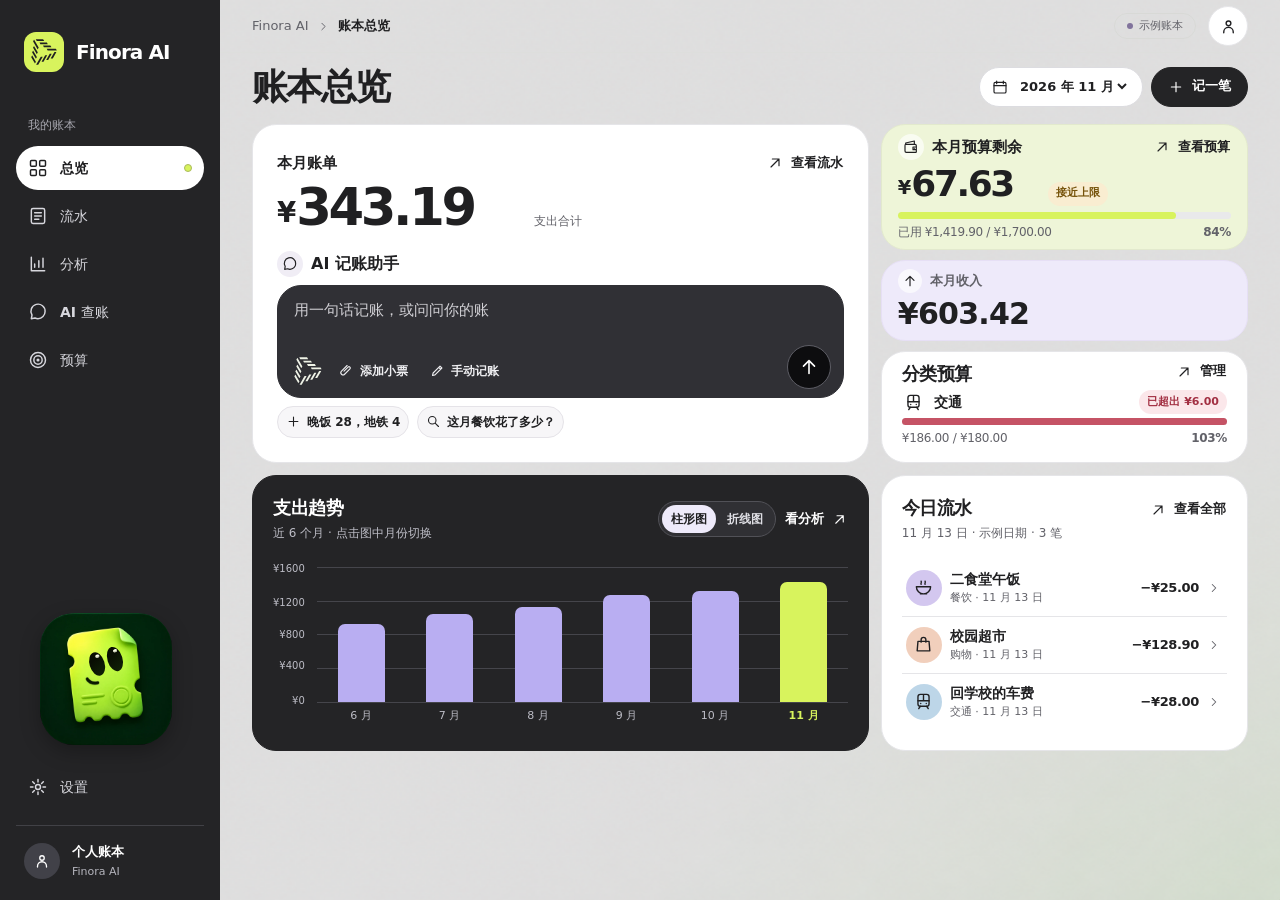
==== frontend/finora-ai/index.html @ 208980f6 "Add files via upload" ====
<!DOCTYPE html>
<html lang="zh-CN" data-page="home">
<head>
<meta charset="utf-8">
<meta http-equiv="Content-Security-Policy" content="default-src 'none'; script-src 'self'; style-src 'self'; style-src-attr 'unsafe-inline'; img-src 'self' blob:; connect-src 'none'; object-src 'none'; base-uri 'none'; form-action 'none'">
<meta name="referrer" content="no-referrer">
<meta name="viewport" content="width=device-width,initial-scale=1,viewport-fit=cover,interactive-widget=resizes-content">
<meta name="theme-color" content="#EDEDEB">
<meta name="description" content="Finora AI 个人记账与消费分析交互预览">
<title>Finora AI · 校园账本</title>

<link rel="stylesheet" href="./assets/css/app.css">
<script src="./assets/js/app.js" defer></script>
</head>
<body>
<div class="app">
  <aside class="sidebar" aria-label="桌面导航">
    <div class="brand" id="brand"></div>
    <p class="nav-caption">我的账本</p>
    <nav class="navlinks" id="desktop-nav" aria-label="账本页面"></nav>
    <div class="side-bottom">
      <div id="finora-mascot-eye-glint">
  <div class="finora-stage">
    <button type="button" class="finora-mascot" aria-label="小账单，点击眨眼并轻跳">
      <span class="finora-art" aria-hidden="true">
        <img src="./assets/images/finora-mascot.webp" width="740" height="740" alt="">
        <span class="finora-gaze">
          <span class="finora-eye finora-eye-left"><span class="finora-lid"><span class="finora-highlight"></span></span></span>
          <span class="finora-eye finora-eye-right"><span class="finora-lid"><span class="finora-highlight"></span></span></span>
        </span>
      </span>
    </button>
  </div>
</div>
      <button type="button" class="navbtn" data-action="settings" id="settings-link" aria-label="账本设置"></button>
      <div class="profile"><span class="account-mark" id="account-mark" aria-hidden="true"></span><div><strong>个人账本</strong><small>Finora AI</small></div></div>
    </div>
  </aside>
  <div class="workspace">
    <header class="topbar"><div class="top-inner"><div class="crumb" id="crumb"></div><div class="top-actions"><span class="demo">示例账本</span><button class="iconbtn" id="help" type="button" data-action="settings" aria-label="个人账本设置"></button></div></div></header>
    <main id="view" class="frame" tabindex="-1"></main>
  </div>
</div>
<nav class="bottom-nav" id="mobile-nav" aria-label="移动端导航"></nav>
<dialog id="dialog" aria-labelledby="dialog-title"></dialog>
<div class="toast" id="toast" role="status" aria-live="polite"></div>
<div class="finora-pointer" id="finora-pointer" aria-hidden="true"></div>

</body>
</html>
---- frontend/finora-ai/assets/css/app.css ----
:root {
  color-scheme: light;
  --paper: #ededeb;
  --sheet: #fff;
  --ink: #202022;
  --dark: #242426;
  --muted: #626269;
  --line: #e5e5e8;
  --lime: #d8f35d;
  --lavender: #b9aef2;
  --lavender-soft: #eeeafa;
  --lime-soft: #eef5d8;
  --positive: #3e622b;
  --warning: #76530b;
  --danger: #a22f42;
  --warning-bg: #f9edd1;
  --danger-bg: #fbe7ea;
  --s1: 4px;
  --s2: 8px;
  --s3: 12px;
  --s4: 16px;
  --s5: 20px;
  --s6: 24px;
  --s8: 32px;
  --radius: 24px;
  --control: 12px;
  --pill: 999px;
  --transition: 170ms ease;
  font: 14px/1.5 Inter, "PingFang SC", "Microsoft YaHei", "Noto Sans CJK SC", system-ui, sans-serif;
  color: var(--ink);
  background: var(--paper);
  -webkit-font-smoothing: antialiased;
}
*,*::before,*::after { box-sizing: border-box; }
body,h1,h2,h3,p { margin: 0; }
button,input,select,textarea { font: inherit; color: inherit; }
button { cursor: pointer; touch-action: manipulation; }
button:disabled { cursor: wait; opacity: .65; }
button { transition: background-color var(--transition), color var(--transition), border-color var(--transition), box-shadow var(--transition); }
:focus-visible { outline: 2px solid #6953ba; outline-offset: 3px; }
svg { vertical-align: middle; flex: none; }
.app { display: grid; grid-template-columns: 220px minmax(0,1fr); min-height: 100dvh; }
.sidebar {
  position: sticky; top: 0; height: 100dvh; min-width: 0; overflow: auto;
  display: flex; flex-direction: column; padding: var(--s8) var(--s4) var(--s5);
  background: var(--dark); color: white;
}
.sidebar :focus-visible,.trend-card :focus-visible,.bottom-nav :focus-visible { outline-color: var(--lime); }
.brand { display: flex; align-items: center; gap: var(--s3); padding-inline: var(--s2); margin-bottom: 44px; }
.brandmark,.smallmark { display: inline-grid; flex: none; place-items: center; }
.brandmark {
  width: 40px; height: 40px; border-radius: var(--control); background: var(--lime);
  --thinking-idle: var(--ink); --thinking-accent: var(--ink);
}
.brandmark canvas { display: block; width: 30px; height: 30px; }
.brand strong { display: block; font-size: 20px; line-height: 1.1; letter-spacing: -.045em; font-weight: 730; white-space: nowrap; }
.nav-caption { padding-inline: var(--s3); margin-bottom: var(--s3); font-size: 12px; font-weight: 520; color: #a7a7af; }
.navlinks { display: grid; gap: var(--s1); }
.navbtn {
  width: 100%; display: flex; align-items: center; gap: var(--s3); padding: var(--s2) var(--s3);
  min-height: 44px; border: 0; border-radius: var(--pill); background: transparent;
  color: #d7d7dd; font-weight: 570; white-space: nowrap; text-align: left;
}
.navbtn:hover { background: #3a3a40; color: white; }
.navbtn.active { background: white; color: var(--ink); font-weight: 680; }
.navbtn.active .nav-indicator { margin-left: auto; background: var(--lime); border-radius: 50%; width: 8px; height: 8px; border: 1px solid #aaba5e; }
.side-bottom { margin-top: auto; padding-top: var(--s6); }
.profile { display: flex; align-items: center; gap: var(--s3); margin-top: var(--s4); padding: var(--s4) var(--s2) 0; border-top: 1px solid #414146; font-size: 13px; }
.profile small { display: block; margin-top: 2px; font-size: 11px; color: #b6b6be; }
.account-mark { display: grid; place-items: center; width: 36px; height: 36px; border-radius: 50%; background: #414148; color: white; flex: none; }
body { isolation: isolate; }
body::before {
  content: "";
  position: fixed;
  inset: 0;
  z-index: -1;
  pointer-events: none;
  background: #dedddd url("../images/app-background.webp") center / 100% 100% no-repeat;
}
.workspace { min-width: 0; }
[data-page="budget"] body::before {
  inset: -18px;
  filter: blur(14px);
}
[data-page="budget"] .workspace {
  background: linear-gradient(150deg, #ffffff45 0%, #f7f8ed1c 58%, #e9f1d433 100%);
}
.topbar { border-bottom: 1px solid #dddedc; }
.top-inner,.frame { width: min(100% - 2 * var(--gutter, 32px), 1320px); margin-inline: auto; }
.top-inner { min-height: 64px; display: flex; justify-content: space-between; align-items: center; gap: var(--s2); }
.crumb,.top-actions,.inline { display: flex; align-items: center; gap: var(--s2); }
.crumb { font-size: 13px; color: var(--muted); }
.crumb b { color: var(--ink); font-weight: 660; }
.top-actions { gap: var(--s3); }
.demo { display: inline-flex; gap: 6px; align-items: center; border: 1px solid #d8d9d6; padding: var(--s1) var(--s3); border-radius: var(--pill); color: var(--muted); font-size: 11px; white-space: nowrap; }
.demo::before { content: ""; width: 6px; height: 6px; border-radius: 50%; background: #81739c; flex: none; }
.iconbtn {
  display: inline-grid; place-items: center; width: 40px; height: 40px; padding: 0; flex: none;
  border: 1px solid var(--line); border-radius: 50%; background: var(--sheet);
}
.iconbtn:hover { background: var(--lavender-soft); }
.frame { padding: var(--s6) 0 48px; }
.frame:focus { outline: none; }
.page-head { display: flex; align-items: end; justify-content: space-between; gap: var(--s4); margin-bottom: var(--s5); }
.page-head h1 { font-size: clamp(29px,3vw,36px); line-height: 1.2; font-weight: 730; letter-spacing: -.045em; }
.page-head p { margin-top: 6px; color: var(--muted); line-height: 1.5; }
.page-actions,.form-actions { display: flex; align-items: center; gap: var(--s2); flex-wrap: wrap; }
.page-actions { justify-content: flex-end; }
.primary,.secondary,.plain,.suggestion {
  display: inline-flex; justify-content: center; align-items: center; gap: var(--s2);
  min-height: 40px; padding: var(--s2) var(--s4); border: 1px solid transparent; border-radius: var(--pill);
  font-size: 13px; font-weight: 660; line-height: 1.3;
}
.primary { background: var(--lime); color: var(--ink); border-color: #bcca60; box-shadow: inset 0 -2px #1f282123; }
.primary:hover { background: #e3f780; }
.primary:active:not(:disabled) { box-shadow: inset 0 2px #1f282129; }
.primary.solid { background: var(--dark); border-color: var(--dark); color: white; }
.primary.solid:hover { background: #414148; }
.secondary { background: var(--sheet); border-color: #dcdce0; }
.secondary:hover { background: var(--lavender-soft); border-color: #d8cff5; }
.plain { min-height: 36px; background: transparent; color: inherit; padding: var(--s1) var(--s2); margin-inline: calc(-1 * var(--s2)); text-align: left; }
.plain:hover { background: #2020220b; }
.select-wrap { display: flex; align-items: center; gap: var(--s2); min-height: 40px; padding: 0 var(--s3); border: 1px solid #dcdce0; border-radius: var(--pill); background: var(--sheet); }
.select-wrap select { border: 0; background: transparent; padding: 7px 0; min-width: 0; font-size: 13px; font-weight: 660; cursor: pointer; }
.card { min-width: 0; background: var(--sheet); border: 1px solid var(--line); border-radius: var(--radius); }
.pad { padding: var(--s5); }
.card-head { display: flex; align-items: flex-start; justify-content: space-between; gap: var(--s3); margin-bottom: var(--s4); }
.card-head h2,.ai-welcome h2 { font-size: 18px; line-height: 1.35; font-weight: 710; letter-spacing: -.025em; }
.card-head .micro { margin-top: var(--s1); }
.card-head .plain { flex: none; margin-top: -4px; }
.micro,.muted { font-size: 12px; color: var(--muted); line-height: 1.55; }
.muted { font-size: 14px; }
.money { font-variant-numeric: tabular-nums lining-nums; letter-spacing: -.027em; overflow-wrap: anywhere; }
.positive { color: var(--positive); }
.warning { color: var(--warning); }
.danger { color: var(--danger); }
.smallmark { width: 36px; height: 36px; border-radius: 50%; color: var(--ink); background: var(--tint, #eeeef1); }
.home-grid,.an-grid,.budget-stack,.compare-grid { display: grid; gap: var(--s3); align-items: stretch; }
.home-grid { grid-template-columns: minmax(0,1.68fr) minmax(0,1fr); grid-template-areas: "hero overview" "trend today"; }
.home-details { grid-area: overview; display: grid; grid-template-rows: auto auto 1fr; gap: var(--s3); min-width: 0; }
.home-trend { grid-area: trend; }
.today-card { grid-area: today; }
.stat { padding: var(--s4); }
.stat-label { display: flex; align-items: center; gap: var(--s2); color: var(--muted); font-size: 13px; font-weight: 620; }
.stat-label .smallmark { width: 29px; height: 29px; }
.stat-value { display: block; margin-top: var(--s1); font-size: clamp(22px,2.35vw,33px); line-height: 1.15; font-weight: 720; }
.stat-note { display: block; margin-top: var(--s1); }
.home-details .stat { display: grid; align-content: center; background: var(--lavender-soft); border-color: #e6dff5; }
.home-details .smallmark { background: #ffffffa6; }
.caps-card .card-head { margin-bottom: var(--s2); }
.budget-status {
  display: inline-flex; align-items: center; min-height: 24px; padding: 3px var(--s2); border-radius: var(--pill);
  background: var(--lime-soft); font-size: 11px; line-height: 1.35; font-weight: 690; text-align: center;
}
.budget-status.warning { background: var(--warning-bg); }
.budget-status.danger { background: var(--danger-bg); }
.mini-budget { padding: var(--s2) 0 0; min-width: 0; }
.mini-budget .smallmark { width: 30px; height: 30px; }
.budget-top,.budget-bottom { display: flex; justify-content: space-between; align-items: center; gap: var(--s2); flex-wrap: wrap; }
.budget-bottom { margin-top: var(--s2); }
.budget-label { font-weight: 690; }
.track { display: block; height: 7px; background: #e9e9eb; border-radius: var(--pill); }
.track > span { display: block; height: 100%; background: #99b42d; border-radius: inherit; }
.track .warn { background: #a67825; }
.track .over { background: #c55365; }
.mini-budget .track,.budget-card .track { margin-top: var(--s3); }
.row-list { display: grid; }
.row {
  display: grid; grid-template-columns: 36px minmax(0,1fr) auto 16px; gap: var(--s2); align-items: center; width: 100%;
  min-height: 57px; text-align: left; padding: var(--s2) var(--s1); background: transparent; border: 0;
  border-top: 1px solid var(--line);
}
.row:first-child,.group-label + .row { border-top-color: transparent; }
.row:hover,.row.just-saved { background: #f4f4f6; }
.row.just-saved { background: var(--lime-soft); }
.row-name,.row-sub { display: block; overflow-wrap: anywhere; }
.row-name { font-weight: 630; }
.row-sub,.row-arrow { color: var(--muted); font-size: 11px; }
.row-amount { font-size: 13px; font-weight: 700; text-align: right; }
.row-amount,.category-row > .money { max-width: 13ch; }
.list-meta { display: flex; justify-content: space-between; align-items: center; gap: var(--s3); margin-block: var(--s3); }
.group-label {
  display: flex; align-items: center; gap: var(--s2);
  margin-top: var(--s2); padding: var(--s2) var(--s1) var(--s1);
  color: var(--ink); font-size: 16px; line-height: 1.35; font-weight: 750;
}
.group-label:first-child { margin-top: 0; padding-top: var(--s1); }
.group-label::after { content: ""; flex: 1; margin-inline-start: var(--s1); border-top: 1px solid var(--line); }
.group-date { font-variant-numeric: tabular-nums; white-space: nowrap; }
.group-date-note {
  padding: 2px 7px; border-radius: var(--pill); background: var(--lime-soft);
  color: var(--positive); font-size: 11px; line-height: 1.45; font-weight: 650; white-space: nowrap;
}
.chart-area { --plot-height: 136px; display: grid; grid-template-columns: auto minmax(0,1fr); gap: var(--s3); align-items: start; padding: var(--s2) 0 var(--s6); }
.axis { display: flex; justify-content: space-between; flex-direction: column; height: var(--plot-height); color: var(--muted); font-size: 10px; line-height: 1; align-items: end; font-variant-numeric: tabular-nums; }
.axis span:first-child { transform: translateY(-30%); }
.axis span:last-child { transform: translateY(30%); }
.plot {
  position: relative; display: grid; grid-template-columns: repeat(6,minmax(0,1fr)); height: var(--plot-height); min-width: 0;
  background-image: repeating-linear-gradient(to bottom, var(--plot-line, #ececf0) 0 1px, transparent 1px 25%);
  border-bottom: 1px solid var(--plot-line, #ececf0);
}
.bar-slot { height: 100%; min-width: 0; display: flex; align-items: end; justify-content: center; position: relative; }
.bar {
  display: flex; align-items: end; width: min(74%,47px); height: 100%;
  background: transparent; border: 0; padding: 0; border-radius: 8px 8px 0 0;
}
.bar::after {
  content: ""; width: 100%; height: var(--height); min-height: 2px; border-radius: 7px 7px 0 0;
  background: var(--lavender); transition: background-color var(--transition);
}
.bar.highlight::after,.bar:hover::after,.bar:focus-visible::after { background: var(--lime); }
.bar-label { position: absolute; top: calc(100% + 6px); color: var(--muted); font-size: 11px; white-space: nowrap; }
.bar-label.current { color: inherit; font-weight: 700; }
.bar-tip {
  display: none; position: absolute; z-index: 2; bottom: calc(var(--height) + 6px); left: 50%; transform: translateX(-50%);
  padding: var(--s1) var(--s2); border-radius: 8px; background: white; color: var(--ink);
  border: 1px solid var(--line); white-space: nowrap; font-size: 11px; pointer-events: none;
}
.bar-slot:first-child .bar-tip { left: 0; transform: none; }
.bar-slot:last-child .bar-tip { left: auto; right: 0; transform: none; }
.bar:hover + .bar-tip,.bar:focus-visible + .bar-tip { display: block; }
.trend-card { color: white; background: var(--dark); border-color: var(--dark); --plot-line: #45454b; }
.trend-card .micro,.trend-card .axis,.trend-card .bar-label { color: #bdbdc6; }
.trend-card .bar-label.current { color: var(--lime); }
.trend-card .plain:hover { background: #ffffff18; }
.trend-card .card-head { flex-wrap: wrap; align-items: center; }
.trend-actions { display: flex; align-items: center; flex-wrap: wrap; gap: var(--s2); }
.trend-actions .plain { margin-top: 0; }
.trend-switch {
  display: inline-flex; align-items: center; gap: 2px; padding: 3px; border: 1px solid #515157;
  border-radius: var(--pill); background: #303034;
}
.trend-switch button {
  min-height: 28px; padding: 3px 9px; border: 0; border-radius: var(--pill);
  background: transparent; color: #dddde3; font-size: 12px; font-weight: 630; white-space: nowrap;
}
.trend-switch button:hover { background: #ffffff19; }
.trend-switch button[aria-pressed="true"] { background: var(--lavender-soft); color: var(--ink); }
.trend-line-art { position: absolute; inset: 0; width: 100%; height: 100%; overflow: visible; pointer-events: none; }
.trend-line-fill { fill: #b9aef229; }
.trend-line-stroke { fill: none; stroke: var(--lavender); stroke-width: 2.5; stroke-linecap: round; stroke-linejoin: round; }
.line-plot .bar { position: relative; width: 100%; }
.line-plot .bar::after {
  position: absolute; bottom: var(--height); left: 50%; translate: -50% 50%;
  width: 9px; height: 9px; border: 2px solid var(--dark); border-radius: 50%;
}
.line-plot .bar.highlight::after { width: 12px; height: 12px; }
.line-reveal .trend-line-art { animation: trend-line-reveal 960ms linear both; }
.line-reveal .bar::after { animation: trend-point-reveal 140ms ease-out both; animation-delay: var(--point-delay); }
@keyframes trend-line-reveal {
  from { clip-path: inset(-5px 100% -5px 0); }
  to { clip-path: inset(-5px 0 -5px 0); }
}
@keyframes trend-point-reveal { from { opacity: 0; scale: .6; } to { opacity: 1; scale: 1; } }
.an-totals { display: grid; grid-template-columns: repeat(3,minmax(0,1fr)); gap: var(--s3); margin-bottom: var(--s3); }
.an-grid { grid-template-columns: minmax(0,1.3fr) minmax(0,1fr); }
.an-grid .wide { grid-column: 1 / -1; }
.ring-layout { display: grid; grid-template-columns: minmax(95px,.9fr) minmax(110px,1fr); align-items: center; gap: var(--s3); }
.ring { width: min(100%,168px); aspect-ratio: 1; border-radius: 50%; display: grid; place-items: center; justify-self: center; }
.ring-center { width: 75%; aspect-ratio: 1; display: grid; place-content: center; padding: var(--s1); border-radius: 50%; background: var(--sheet); text-align: center; }
.ring-center small { color: var(--muted); font-size: 10px; }
.ring-center b { font-size: clamp(10px,1.35vw,16px); }
.legend-btn,.category-row { width: 100%; display: grid; align-items: center; gap: var(--s2); text-align: left; background: transparent; border: 0; padding: 6px var(--s1); border-radius: 8px; }
.legend-btn { grid-template-columns: auto minmax(0,1fr) auto; min-height: 34px; font-size: 12px; }
.legend-btn:hover,.category-row:hover { background: #f2eff8; }
.legend-btn .smallmark { width: 24px; height: 24px; }
.legend-btn .smallmark svg { width: 14px; height: 14px; }
.category-row { grid-template-columns: 36px minmax(0,1fr) auto 14px; min-height: 50px; }
.category-row + .category-row { border-top: 1px solid var(--line); }
.category-row .track { margin-top: var(--s1); width: min(100%,340px); height: 5px; }
.category-share { margin-left: var(--s2); font-weight: 500; }
.budget-stack,.compare-grid { grid-template-columns: repeat(auto-fit,minmax(min(100%,240px),1fr)); }
.compare-grid .mini-budget { border: 1px solid var(--line); padding: var(--s3); border-radius: var(--control); }
.budget-value { font-size: clamp(22px,2.5vw,32px); font-weight: 720; }
.budget-amount-line { margin-top: var(--s3); }
.budget-card .form-actions { justify-content: flex-end; }
.budget-card:first-child { border-color: #dce5bc; }
.budget-card:first-child .smallmark { background: var(--lime); }
.budget-sticker-art {
  position: relative; isolation: isolate;
  display: grid; grid-template-columns: repeat(3,minmax(0,1fr)); gap: var(--s4);
  width: min(100%, 1056px); margin: var(--s8) auto 0; padding: 12px; pointer-events: none;
}
.budget-sticker-art::before {
  content: ""; position: absolute; inset: 0; z-index: -1;
  border: 1px solid #ffffffab;
  border-radius: var(--radius);
  background:
    radial-gradient(ellipse at 87% 89%, #e0edb885, transparent 60%),
    radial-gradient(ellipse at 15% 8%, #efeaf888, transparent 64%),
    linear-gradient(135deg, #ffffffa8, #fffc);
  box-shadow: inset 0 1px 0 #fffd, 0 8px 25px #23282209;
}
.budget-sticker-group {
  position: relative; min-width: 0; aspect-ratio: 5 / 3;
}
.budget-sticker {
  position: absolute; aspect-ratio: var(--sw) / var(--sh);
  left: var(--x); top: var(--y); width: var(--size);
  transform: translate(-50%, -50%) rotate(var(--tilt));
  filter: drop-shadow(0 2px 7px var(--sticker-halo, #524b6530));
}
button.budget-sticker {
  display: block; padding: 0; border: 0; border-radius: 8px;
  background: transparent; pointer-events: auto;
}
button.budget-sticker:active { opacity: .86; }
.budget-sticker::before {
  content: ""; position: absolute; inset: 0;
  background-image: var(--budget-sticker-sheet);
  background-repeat: no-repeat;
  background-size: calc(153600% / var(--sw)) calc(102400% / var(--sh));
  background-position: calc(100% * var(--sx) / (1536 - var(--sw))) calc(100% * var(--sy) / (1024 - var(--sh)));
}
.budget-sticker.lime { --sticker-halo: #bceb4257; }
.budget-sticker.pink { --sticker-halo: #ff74ac57; }
.budget-sticker.lavender { --sticker-halo: #a385d347; }
@media (min-width: 1001px) {
  .budget-sticker-group:nth-child(2) { margin-top: var(--s4); }
}
@media (min-width: 701px) and (max-width: 1000px) {
  .budget-sticker-art { grid-template-columns: repeat(2,minmax(0,1fr)); max-width: 700px; }
  .budget-sticker-group:last-child { grid-column: 1 / -1; justify-self: center; width: calc((100% - var(--s4)) / 2); }
}
@media (max-width: 700px) {
  .budget-sticker-art { grid-template-columns: minmax(0,1fr); width: min(100%, 320px); margin-top: var(--s5); }
}
.ai-grid { display: grid; grid-template-columns: minmax(0,1.65fr) minmax(0,1fr); gap: var(--s4); padding: var(--s5); align-items: start; }
.ai-chat { display: flex; flex-direction: column; min-width: 0; min-height: 320px; }
.ai-welcome { padding: var(--s4) 0 var(--s3); }
.ai-welcome h2 { margin-bottom: var(--s1); }
.ai-aside { display: grid; gap: var(--s3); align-content: start; min-width: 0; }
.ai-aside .trend-card { border-radius: 16px; padding: var(--s4); }
.ai-aside .trend-card .chart-area { --plot-height: 112px; }
.ai-context { background: var(--lavender-soft); border-radius: 16px; padding: var(--s4); }
.ai-context .card-head { margin-bottom: var(--s2); }
.ai-prompts { display: flex; flex-wrap: wrap; gap: var(--s2); margin: var(--s2) 0 var(--s5); }
.suggestion { min-height: 36px; padding-inline: var(--s3); border-color: #ddd5f3; background: #f7f5fc; text-align: left; font-size: 12px; }
.suggestion:hover { background: var(--lavender-soft); }
.ai-form-wrap { margin-top: auto; }
.chat-form { display: flex; gap: var(--s2); padding: var(--s2); background: #f7f7f8; border: 1px solid var(--line); border-radius: 16px; }
.chat-form input { flex: 1 1 0; background: transparent; border-color: transparent; }
.chat-form .primary { flex: none; }
.messages { display: grid; gap: var(--s4); margin-bottom: var(--s4); }
.message-turn { display: grid; gap: var(--s2); min-width: 0; }
.message-question { justify-self: end; max-width: 96%; padding: var(--s2) var(--s3); border-radius: 14px 14px 4px 14px; background: var(--lavender-soft); overflow-wrap: anywhere; }
.answer { border: 1px solid #e3dfef; border-radius: 16px; background: #f9f8fd; padding: var(--s3); overflow-wrap: anywhere; }
.answer h3 { margin: var(--s1) 0; font-size: 25px; font-weight: 700; line-height: 1.2; }
.answer .category-row { margin-top: var(--s1); }
.answer .plain { margin-top: var(--s1); }
.answer-loading { display: flex; align-items: center; gap: var(--s2); }
.answer-insights { display: grid; gap: var(--s1); margin-top: var(--s2); }
.answer .micro { margin-top: var(--s1); }
.filterbar { display: grid; grid-template-columns: minmax(140px,1fr) minmax(95px,auto) minmax(95px,auto) auto; gap: var(--s2); align-items: center; }
.search { display: flex; align-items: center; gap: var(--s2); background: white; border: 1px solid #dcdce0; border-radius: var(--control); padding: 0 var(--s3); }
.search input { border: 0; padding-inline: 0; background: none; }
.search:focus-within { outline: 2px solid #6953ba; outline-offset: 2px; }
.search input:focus-visible { outline: 0; }
.field,input:not([type="file"]),select,textarea { min-width: 0; }
.field,input:not([type="file"]),textarea,.field-label select {
  width: 100%; min-height: 40px; background: white; border: 1px solid #dcdce0; border-radius: var(--control); padding: var(--s2) var(--s3);
}
.search input { border: none; padding-inline: 0; }
textarea { min-height: 72px; resize: vertical; }
input::placeholder,textarea::placeholder { color: #67676e; }
.empty { display: grid; justify-items: center; text-align: center; gap: var(--s2); padding: var(--s6) var(--s3); color: var(--ink); }
.empty .smallmark { width: 44px; height: 44px; background: var(--lavender-soft); }
.empty p { max-width: 34ch; color: var(--muted); font-size: 13px; }
dialog { width: min(540px,calc(100% - 28px)); max-height: calc(100dvh - 32px); margin: auto; padding: 0; border: 1px solid var(--line); border-radius: var(--radius); color: var(--ink); background: var(--sheet); box-shadow: 0 12px 44px #24242620; }
dialog::backdrop { background: #20202270; }
body:has(dialog[open]) { overflow: hidden; }
.dialog-body { padding: var(--s5); }
.dialog-head { display: flex; justify-content: space-between; align-items: center; margin-bottom: var(--s4); gap: var(--s2); }
.dialog-head h2 { font-size: 25px; letter-spacing: -.04em; }
.tabs { display: grid; grid-template-columns: repeat(3,minmax(0,1fr)); gap: var(--s1); background: #f0eff2; padding: var(--s1); border-radius: var(--control); margin-bottom: var(--s3); }
.tab { border: 1px solid transparent; background: transparent; border-radius: 9px; min-height: 40px; font-size: 13px; font-weight: 630; }
.tab:hover { background: var(--lavender-soft); }
.tab.active { background: white; border-color: #dedbe5; }
.field-grid { display: grid; grid-template-columns: repeat(2,minmax(0,1fr)); gap: var(--s3); margin-top: var(--s3); }
.field-label { display: grid; align-content: start; gap: var(--s1); font-size: 12px; font-weight: 650; min-width: 0; }
.field-label :is(input,select,textarea) { font-weight: 450; }
.form-actions { justify-content: flex-end; margin-top: var(--s3); }
.form-message { font-size: 12px; color: var(--warning); margin-top: var(--s2); }
.form-message:empty { display: none; }
.draft-label { background: var(--lavender-soft); border-radius: var(--control); padding: var(--s2) var(--s3); margin-top: var(--s3); font-size: 12px; }
.upload-area { border-radius: var(--control); border: 1px dashed #bbb8c7; padding: var(--s3); }
.upload-area .micro { margin-top: var(--s2); }
.receipt-preview { display: block; max-width: 100%; max-height: 140px; margin-block: var(--s2); }
.details-amount { font-size: 30px; font-weight: 750; margin-block: var(--s3); }
.details-list > div { display: flex; justify-content: space-between; gap: var(--s3); padding-block: var(--s2); border-top: 1px solid var(--line); overflow-wrap: anywhere; }
.toast {
  position: fixed; z-index: 5; bottom: var(--s6); right: var(--s6); max-width: min(375px,calc(100% - 32px));
  color: white; background: var(--dark); border-radius: var(--control); padding: var(--s3) var(--s4); pointer-events: none;
}
.toast:empty,.bottom-nav { display: none; }
@media (max-width: 1199px) {
  :root { --gutter: 24px; }
  .app { grid-template-columns: 190px minmax(0,1fr); }
  .sidebar { padding-inline: var(--s3); }
}
@media (max-width: 960px) {
  .app { grid-template-columns: 70px minmax(0,1fr); }
  .sidebar { padding-inline: var(--s2); }
  .sidebar .brand { padding: 0; justify-content: center; }
  .sidebar .brand-word,.sidebar .nav-caption,.sidebar .nav-text,.sidebar .nav-indicator,.sidebar .profile > div:last-child { display: none; }
  .sidebar .navbtn { justify-content: center; padding: 0; }
  .profile { justify-content: center; margin-inline: var(--s1); padding-inline: 0; }
}
@media (max-width: 860px) {
  .ai-grid { grid-template-columns: minmax(0,1fr); }
  .ai-chat { min-height: 240px; }
}
@media (max-width: 700px) {
  :root { --gutter: 16px; --radius: 20px; }
  .app { display: block; }
  .sidebar { display: none; }
  .top-inner { min-height: 54px; }
  .top-actions .iconbtn { height: 44px; width: 44px; }
  .frame { padding: var(--s5) 0 calc(88px + env(safe-area-inset-bottom)); }
  .page-head { align-items: flex-start; flex-wrap: wrap; gap: var(--s3); margin-bottom: var(--s4); }
  .page-head p { font-size: 13px; }
  .page-actions { justify-content: flex-start; }
  .page-actions .plus-button { display: none; }
  .page-actions :is(.select-wrap,button),.primary,.secondary,.plain { min-height: 44px; }
  .pad,.ai-grid { padding: var(--s4); }
  .home-grid { grid-template-columns: minmax(0,1fr); grid-template-areas: "hero" "overview" "today" "trend"; }
  .home-details { grid-template-rows: auto; }
  .row { min-height: 57px; }
  .an-grid { grid-template-columns: minmax(0,1fr); }
  .an-totals { gap: var(--s2); }
  .an-totals .stat { padding: var(--s2); }
  .an-totals .stat-label { flex-wrap: wrap; gap: var(--s1); font-size: 11px; }
  .an-totals .stat-value { font-size: clamp(15px,4.5vw,24px); }
  .an-totals .stat-note { font-size: 10px; }
  .filterbar { grid-template-columns: repeat(2,minmax(0,1fr)); }
  .search,.filterbar > .plain { grid-column: 1 / -1; justify-self: start; }
  .legend-btn,.suggestion,.tab { min-height: 44px; }
  .bottom-nav {
    display: grid; position: fixed; z-index: 4; bottom: 0; inset-inline: 0; grid-template-columns: repeat(6,minmax(0,1fr));
    gap: var(--s1); padding: 6px max(6px,calc((100% - 530px) / 2)) calc(6px + env(safe-area-inset-bottom));
    background: var(--dark); color: white;
  }
  .bottom-nav .navbtn,.mobile-add {
    display: flex; flex-direction: column; justify-content: center; align-items: center; gap: 2px;
    padding: var(--s1) 1px; min-height: 50px; font-size: 10px; white-space: nowrap; border-radius: var(--control);
  }
  .bottom-nav .navbtn svg { width: 18px; height: 18px; }
  .bottom-nav .nav-indicator { display: none; }
  .toast { bottom: calc(72px + env(safe-area-inset-bottom)); right: var(--s3); }
  :root[data-composing] .bottom-nav { display: none; }
  .frame :is(input,textarea) { font-size: 16px; }
}
@media (max-width: 360px) {
  .crumb b,.crumb-sep { display: none; }
  .row { grid-template-columns: 36px minmax(0,1fr) auto; }
  .row-arrow { display: none; }
}
@media (prefers-reduced-motion: reduce) {
  *,*::before,*::after { scroll-behavior: auto !important; transition: none !important; animation: none !important; }
}

[data-page="home"] .top-inner { min-height: 52px; }
[data-page="home"] .frame { padding-top: var(--s3); }
[data-page="home"] .page-head { align-items: center; margin-bottom: var(--s4); }
.home-hero {
  grid-area: hero; align-self: start;
  display: grid; gap: var(--s4); padding: var(--s6);
}
.home-bill-head,.home-budget-head { display: flex; align-items: center; justify-content: space-between; gap: var(--s2); }
.home-bill-head h2,.home-budget-head h2 { font-size: 15px; font-weight: 690; }
.home-bill-head .plain,.home-budget-head .plain { flex: none; }
.home-bill-total,.home-budget-value {
  display: flex; align-items: baseline; flex-wrap: wrap;
  gap: var(--s1) var(--s3); margin-top: var(--s1);
}
.home-bill-total strong,.home-budget-value strong {
  font-size: clamp(32px,4vw,52px); line-height: 1.05; font-weight: 730; letter-spacing: -.065em;
}
.home-bill-total .amount-unit,.home-budget-value .amount-unit { font-size: .54em; margin-right: .12em; vertical-align: .12em; }
.home-budget-card { padding: var(--s3) var(--s4); background: var(--lime-soft); border-color: #e2e9cd; }
.home-budget-head h2 { display: flex; align-items: center; gap: var(--s2); }
.home-budget-head .smallmark { width: 26px; height: 26px; background: #ffffffa6; }
.home-budget-head .smallmark svg,.home-assistant-head .smallmark svg { width: 16px; height: 16px; }
.home-budget-value { margin-bottom: var(--s2); }
.home-budget-value strong { font-size: clamp(26px,2.8vw,36px); }
.home-budget-value strong.no-amount { font-size: 20px; line-height: 1.2; letter-spacing: -.035em; }
.home-budget-meta { display: flex; justify-content: space-between; gap: var(--s1) var(--s2); flex-wrap: wrap; margin-top: var(--s1); }
.home-budget-card .track > span:not(.over) { background: var(--lime); }
.home-assistant-head { display: flex; align-items: center; gap: var(--s2); margin-bottom: var(--s2); }
.home-assistant-head .smallmark { width: 26px; height: 26px; background: #f0edf5; }
.home-assistant-head h2 { font-size: 16px; font-weight: 720; }
.home-chat-composer {
  display: grid; grid-template-columns: minmax(0,1fr) auto;
  grid-template-areas: "input send" "tools send";
  gap: var(--s1) var(--s2); padding: var(--s2) var(--s3);
  background: #303035; color: white; border: 1px solid #303035; border-radius: 24px;
}
.home-chat-composer:focus-within { outline: 2px solid #8b76cb; outline-offset: 1px; }
.home-chat-composer textarea { grid-area: input; scroll-margin-block: 30px 80px; display: block; min-height: 44px; width: 100%; border: 0; padding: 5px var(--s1); font-size: 15px; background: transparent; resize: none; }
.home-chat-composer textarea::placeholder { color: #d1d0d5; opacity: 1; }
.home-chat-composer textarea:focus { outline: none; }
.home-chat-toolbar,.home-chat-tools,.home-chat-examples { display: flex; align-items: center; flex-wrap: wrap; gap: var(--s2); }
.home-chat-toolbar { justify-content: space-between; margin-top: var(--s1); }
.home-chat-tools { grid-area: tools; gap: var(--s1); }
.thinking-mark {
  display: grid; flex: none; place-items: center; align-self: center;
  width: 36px; height: 36px; border-radius: 12px;
  --thinking-idle: #253026;
  --thinking-accent: #60922e;
}
.thinking-mark canvas { display: block; width: 32px; height: 32px; }
.home-chat-tools .thinking-mark { --thinking-idle: #eef2e6; --thinking-accent: #d8f35d; }
.thinking-mark[data-playing] { background: #d8f35d26; }
.home-chat-tools .thinking-mark[data-playing] { background: #d8f35d1a; }
.chat-processing { padding: var(--s1) var(--s2); margin-top: var(--s1); }
.home-tool,.home-example { min-height: 32px; display: inline-flex; align-items: center; gap: 6px; background: transparent; border: 1px solid transparent; border-radius: var(--pill); padding: var(--s1) var(--s2); font-size: 12px; font-weight: 610; }
.home-tool svg,.home-example svg { width: 15px; height: 15px; }
.home-chat-composer .home-tool { color: #eeeef1; }
.home-chat-composer .home-tool:hover { background: #46464d; }
.home-chat-send {
  grid-area: send; align-self: end;
  display: grid; place-items: center; width: 44px; height: 44px; padding: 0;
  color: white; background: #0d0d0f; border: 1px solid #5d5d65; border-radius: 50%;
}
.home-chat-send:hover { background: #19191d; }
.home-chat-composer button:focus-visible { outline-color: var(--lime); }
.home-chat-examples { margin-top: var(--s2); }
.home-example { background: #f7f6f8; border-color: #e5e3e8; }
.home-example:hover { background: var(--lavender-soft); }
.home-chat-draft,.home-chat-saved { background: white; border: 1px solid #e3deef; border-radius: 16px; padding: var(--s3); }
.home-chat-draft h3,.home-chat-saved h3 { font-size: 15px; }
.home-chat-question { background: var(--lavender-soft); border-radius: var(--control); margin-block: var(--s2); padding: var(--s2) var(--s3); font-size: 13px; overflow-wrap: anywhere; }
.home-chat-reply,.home-chat-saved { margin-bottom: var(--s3); }
.home-draft-row { scroll-margin-block: 28px 80px; margin: var(--s2) 0; border: 1px solid var(--line); border-radius: var(--control); padding: var(--s2); min-width: 0; display: grid; grid-template-columns: 1.2fr .75fr .75fr 1fr 1.2fr; gap: var(--s2); }
.home-draft-row legend { color: var(--muted); padding: 0 var(--s1); font-size: 12px; }
.home-draft-row label { display: grid; gap: var(--s1); color: var(--muted); font-size: 11px; min-width: 0; }
.home-draft-row select,.home-draft-row input { width: 100%; min-width: 0; border: 1px solid #dcdce0; border-radius: 8px; padding: var(--s1); min-height: 38px; background: white; color: var(--ink); font-size: 13px; }
.home-chat-saved .micro { margin-top: var(--s1); }
.home-budget-change { margin-top: var(--s2); font-size: 13px; }
.home-budget-change small { display: block; color: var(--muted); }
@media (min-width: 701px) {
  .home-details { row-gap: 10px; }
  .home-budget-card,.home-details .stat { padding-block: var(--s2); }
  .home-budget-value { margin-bottom: 6px; }
  .home-details .stat-label .smallmark,.caps-card .mini-budget .smallmark { width: 24px; height: 24px; }
  .home-details .caps-card { padding-block: 10px; }
  .home-bill-head .plain,.home-budget-head .plain,.caps-card .card-head .plain { min-height: 28px; }
  .caps-card .card-head { margin-bottom: var(--s1); }
  .caps-card .mini-budget { padding-top: 0; }
  .caps-card .mini-budget .track,.caps-card .budget-bottom { margin-top: var(--s1); }
}
@media (max-width: 1100px) {
  .home-draft-row { grid-template-columns: repeat(2,minmax(0,1fr)); }
}
@media (max-width: 700px) {
  [data-page="home"] .top-inner { min-height: 48px; }
  [data-page="home"] .page-head { gap: var(--s2); margin-bottom: var(--s3); }
  [data-page="home"] .page-head h1 { font-size: 26px; }
  [data-page="home"] .page-actions .plus-button { display: inline-flex; }
  .home-hero { gap: var(--s3); padding: var(--s4); }
  .home-bill-total strong { font-size: clamp(32px,9.4vw,40px); }
  .home-tool,.home-example { min-height: 44px; font-size: 11px; }
  .home-chat-composer { padding-inline: var(--s2); border-radius: 20px; }
  .home-chat-composer textarea { font-size: 16px; }
  .home-draft-row :is(input,select) { min-height: 44px; font-size: 16px; }
}
@media (max-width: 360px) {
  .home-hero { padding-inline: 14px; }
  .home-tool,.home-example { padding-inline: var(--s1); gap: var(--s1); }
  .home-chat-examples { gap: var(--s1); }
}
@media (prefers-reduced-motion: no-preference) {
  #view :is(.stat,.home-budget-card,.caps-card,.budget-card) {
    translate: var(--magnet-offset, none);
    transition: translate 220ms cubic-bezier(.2,.8,.25,1), box-shadow 220ms ease-out;
  }
  #view .card[data-magnetized] { box-shadow: 0 8px 22px #24242612; }
  .budget-sticker[data-sticker-magnet] {
    translate: var(--magnet-offset, none);
    transition: translate 260ms cubic-bezier(.2,.8,.3,1);
  }
  .budget-sticker[data-sticker-magnet]::before { transition: scale 260ms cubic-bezier(.2,.8,.3,1); }
  .budget-sticker[data-sticker-magnet][data-magnetized] { z-index: 1; }
  .budget-sticker[data-sticker-magnet][data-magnetized]::before { scale: 1.05; }
}
.rolling-amount { position: relative; display: inline-block; max-width: 100%; }
.amount-roll-live { display: none; }
.rolling-amount[data-rolling] .amount-roll-final { opacity: 0; }
.rolling-amount[data-rolling] .amount-roll-live {
  display: block;
  position: absolute;
  inset: 0;
  white-space: nowrap;
  user-select: none;
}
.finora-pointer {
  position: fixed;
  top: 0;
  left: 0;
  z-index: 1000;
  display: none;
  width: 12px;
  height: 12px;
  pointer-events: none;
  transform: translate3d(var(--pointer-x, 0px), var(--pointer-y, 0px), 0) translate(-50%, -50%);
}
.finora-pointer::before {
  content: "";
  display: block;
  width: 100%;
  height: 100%;
  border: 1px solid #ffffffc9;
  border-radius: 50%;
  background: #111113;
  box-shadow: 0 1px 4px #0002;
  transition: transform 180ms cubic-bezier(.2,.75,.3,1);
}
.finora-pointer[data-near-card]::before { transform: scale(2.17); }
html[data-finora-pointer]:not(:has(#dialog[open])),
html[data-finora-pointer]:not(:has(#dialog[open])) * { cursor: none !important; }
html[data-finora-pointer]:not(:has(#dialog[open])) .finora-pointer { display: block; }
@media (prefers-reduced-motion: reduce) {
  .finora-pointer::before { transition: none; }
}

:root { --budget-sticker-sheet: url("../images/budget-stickers.png"); }

#finora-mascot-eye-glint { width: min(132px, calc(100% - 24px)); margin: 0 0 20px 24px; }
  @media (max-height: 650px) {
    #finora-mascot-eye-glint { width: min(84px, calc(100% - 24px)); margin-bottom: 12px; }
  }
  @media (max-width: 960px) {
    #finora-mascot-eye-glint { width: min(50px, 100%); margin: 0 auto 12px; }
  }
  #finora-mascot-eye-glint .finora-mascot {
    display: block;
    width: 100%;
    padding: 0;
    border: 0;
    border-radius: 27%;
    background: none;
    touch-action: manipulation;
  }
  #finora-mascot-eye-glint .finora-art {
    --look-x: 0%;
    --look-y: 0%;
    --look-turn: 0deg;
    --glint-x: 0%;
    --glint-y: 0%;
    display: block;
    position: relative;
    isolation: isolate;
    aspect-ratio: 1;
    border-radius: 26%;
    overflow: hidden;
    box-shadow: 0 7px 20px #0004;
    transform-origin: 50% 83%;
  }
  #finora-mascot-eye-glint .finora-art img {
    display: block;
    width: 100%;
    height: 100%;
    user-select: none;
    -webkit-user-drag: none;
  }
  #finora-mascot-eye-glint .finora-gaze {
    position: absolute;
    inset: 0;
    pointer-events: none;
    transform: translate(var(--look-x), var(--look-y));
  }
  #finora-mascot-eye-glint .finora-eye {
    position: absolute;
    width: var(--eye-width);
    height: var(--eye-height);
    transform: translate(-50%, -50%) rotate(calc(-17deg + var(--look-turn)));
  }
  #finora-mascot-eye-glint .finora-eye-left {
    left: 43.4%;
    top: 38.7%;
    --eye-width: 11.2%;
    --eye-height: 18.1%;
  }
  #finora-mascot-eye-glint .finora-eye-right {
    left: 57.15%;
    top: 34.65%;
    --eye-width: 11.5%;
    --eye-height: 18.9%;
  }
  #finora-mascot-eye-glint .finora-lid {
    position: absolute;
    inset: 0;
    overflow: hidden;
    border-radius: 50%;
    background: linear-gradient(157deg, #090e03 32%, #112407);
  }
  #finora-mascot-eye-glint .finora-highlight {
    position: absolute;
    left: 56%;
    top: 11%;
    width: 22%;
    aspect-ratio: 1;
    border-radius: 50%;
    background: #ffffec;
    box-shadow: inset 0 -1px 1px #bdc2a7;
    transform: translate(var(--glint-x), var(--glint-y));
  }
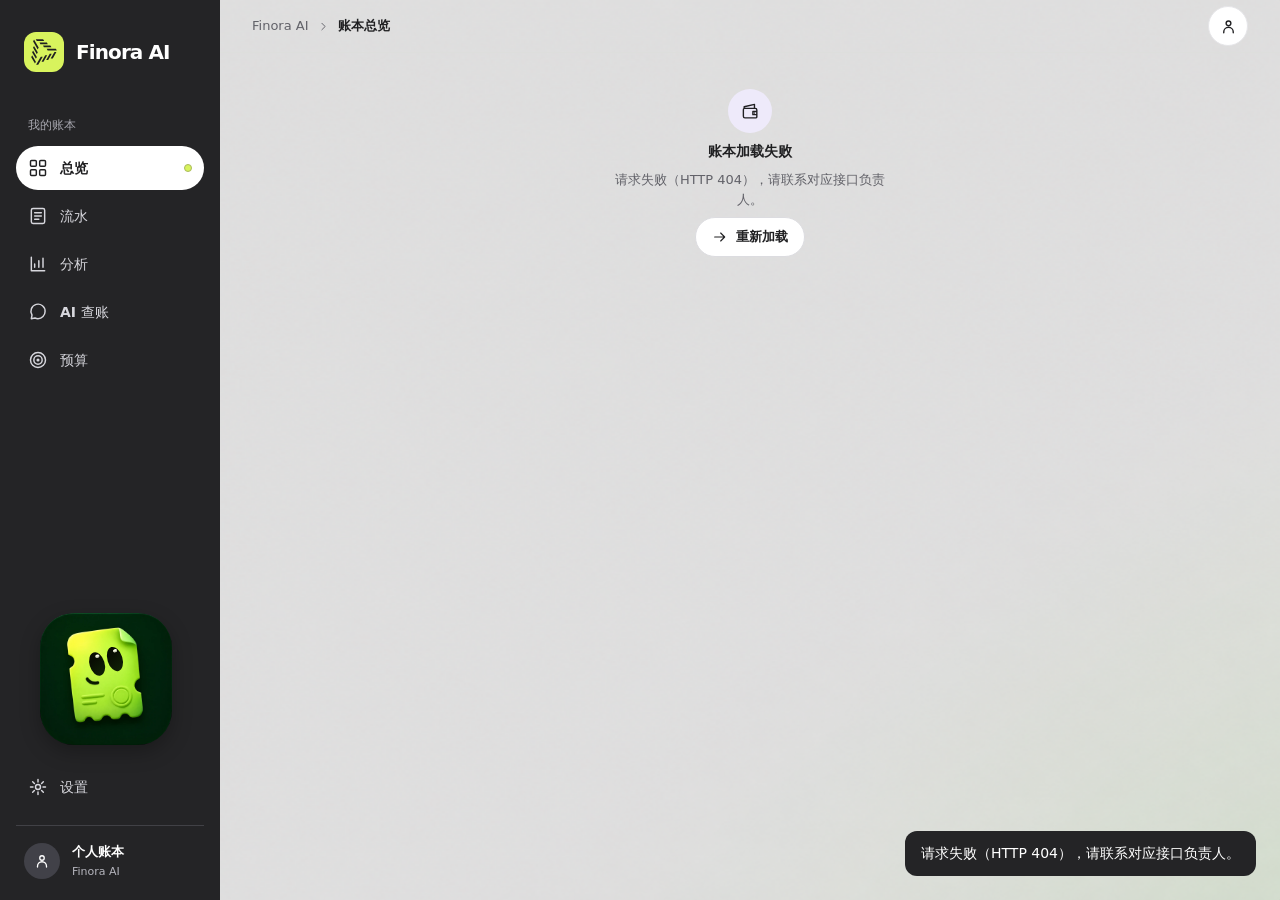
==== commit 1c100488: "Merge branch 'main' into front-ui" ====
--- a/frontend/finora-ai/index.html
+++ b/frontend/finora-ai/index.html
@@ -2,7 +2,7 @@
 <html lang="zh-CN" data-page="home">
 <head>
 <meta charset="utf-8">
-<meta http-equiv="Content-Security-Policy" content="default-src 'none'; script-src 'self'; style-src 'self'; style-src-attr 'unsafe-inline'; img-src 'self' blob:; connect-src 'none'; object-src 'none'; base-uri 'none'; form-action 'none'">
+<meta http-equiv="Content-Security-Policy" content="default-src 'none'; script-src 'self'; style-src 'self'; style-src-attr 'unsafe-inline'; img-src 'self' blob:; connect-src 'self'; object-src 'none'; base-uri 'none'; form-action 'none'">
 <meta name="referrer" content="no-referrer">
 <meta name="viewport" content="width=device-width,initial-scale=1,viewport-fit=cover,interactive-widget=resizes-content">
 <meta name="theme-color" content="#EDEDEB">
@@ -37,7 +37,7 @@
     </div>
   </aside>
   <div class="workspace">
-    <header class="topbar"><div class="top-inner"><div class="crumb" id="crumb"></div><div class="top-actions"><span class="demo">示例账本</span><button class="iconbtn" id="help" type="button" data-action="settings" aria-label="个人账本设置"></button></div></div></header>
+    <header class="topbar"><div class="top-inner"><div class="crumb" id="crumb"></div><div class="top-actions"><button class="iconbtn" id="help" type="button" data-action="settings" aria-label="个人账本设置"></button></div></div></header>
     <main id="view" class="frame" tabindex="-1"></main>
   </div>
 </div>
